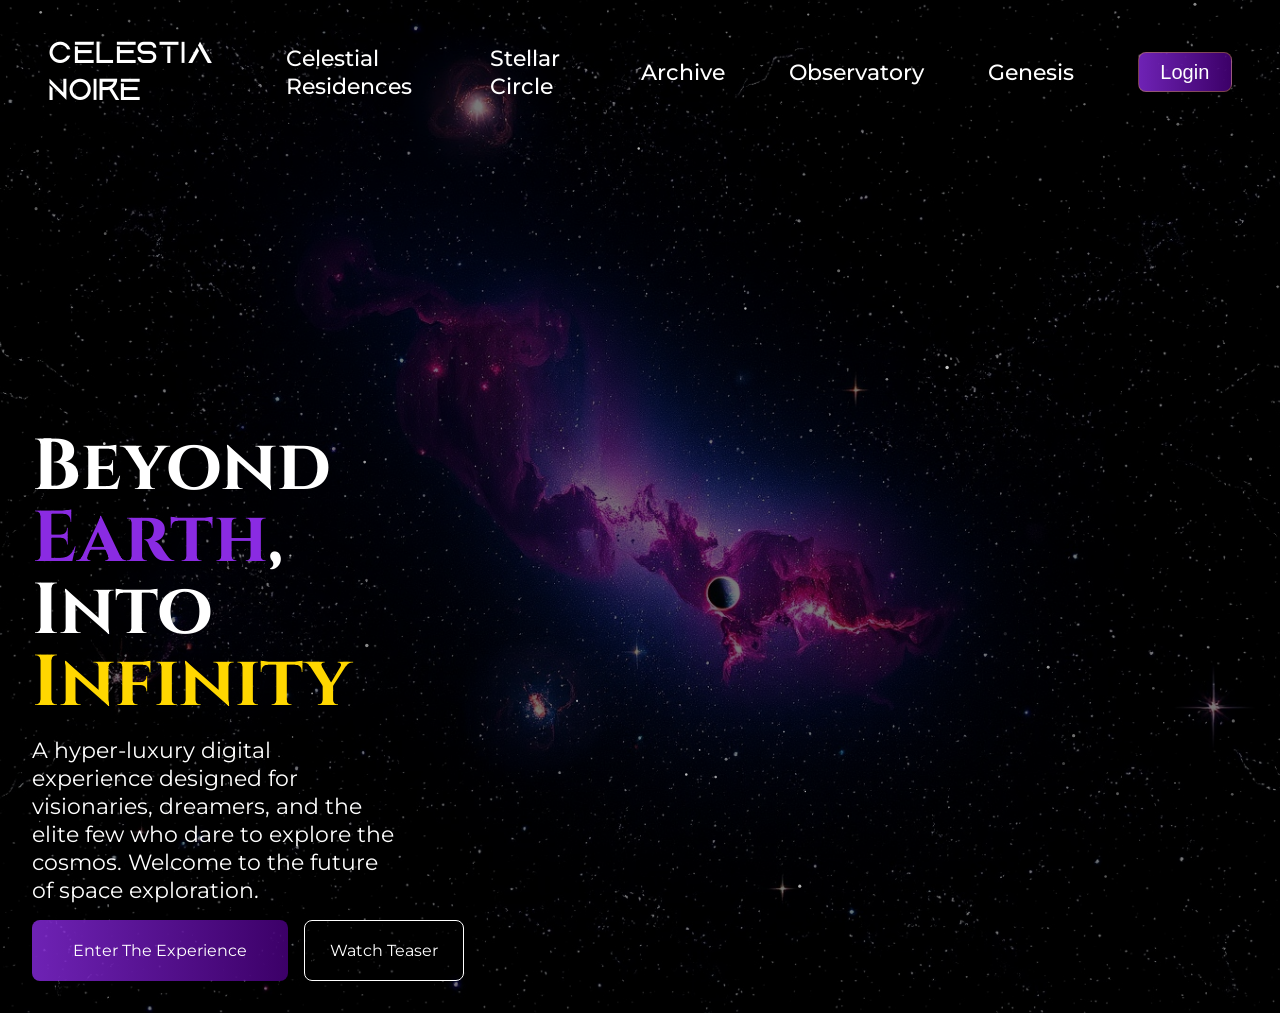
==== index.html @ 3cc6d185 "initial commit" ====
<!doctype html>
<html lang="en">
  <head>
    <meta charset="UTF-8" />
    <meta name="viewport" content="width=device-width, initial-scale=1.0" />
    <link rel="stylesheet" href="css/styles.css" />
    <link
      rel="icon"
      type="image/svg+xml"
      href="assets/imgs/favicon-planet.svg"
    />
    <link
      href="https://fonts.googleapis.com/css2?family=Cinzel:wght@700&family=Montserrat:wght@400;500;600;700&display=swap"
      rel="stylesheet"
    />
    <title>Space Website</title>
  </head>
  <body>
    <canvas id="stars" class="body__stars"></canvas>
    <header class="header">
      <h1 class="header__title">Celestia Noire</h1>
      <ul class="header__nav">
        <li class="header__nav-item">
          <a class="header__link" href="">Celestial Residences</a>
        </li>
        <li class="header__nav-item">
          <a class="header__link" href="">Stellar Circle</a>
        </li>
        <li class="header__nav-item">
          <a class="header__link" href="">Archive</a>
        </li>
        <li class="header__nav-item">
          <a class="header__link" href="">Observatory</a>
        </li>
        <li class="header__nav-item">
          <a class="header__link" href="">Genesis</a>
        </li>
        <li class="header__nav-item">
          <button class="header__button">Login</button>
        </li>
      </ul>
    </header>
    <main class="main">
      <section class="hero">
        <h2 class="hero__title">
          Beyond <span class="hero__title--earth">Earth</span>, Into
          <span class="hero__title--inf">Infinity</span>
        </h2>
        <p class="hero__text">
          A hyper-luxury digital experience designed for visionaries, dreamers,
          and the elite few who dare to explore the cosmos. Welcome to the
          future of space exploration.
        </p>
        <div class="hero__buttons">
          <button class="hero__btn hero__btn--primary">
            Enter The Experience
          </button>
          <button class="hero__btn hero__btn--secondary">Watch Teaser</button>
        </div>
      </section>
    </main>
    <script src="js/starField.js"></script>
  </body>
</html>
---- css/styles.css ----
@font-face {
  font-family: "Aquire";
  src: url("../assets/fonts/AquireLight-YzE0o.otf") format("opentype");
  font-weight: 300;
}

@font-face {
  font-family: "Aquire";
  src: url("../assets/fonts/Aquire-BW0ox.otf") format("opentype");
  font-weight: 400;
}

@font-face {
  font-family: "Aquire";
  src: url("../assets/fonts/AquireBold-8Ma60.otf") format("opentype");
  font-weight: 700;
}
*,
*::after,
*::before {
  box-sizing: border-box;
  margin: 0;
  padding: 0;
}

html {
  width: 100%;
}
body {
  position: relative;
  background-image: url("../assets/imgs/background.jpg");
  background-size: cover;
  background-position: center;
  background-repeat: no-repeat;
  min-height: 100vh;
  margin: 0;
  padding: 2rem;
  color: white;
  display: flex;
  flex-direction: column;
  gap: 20rem;
  overflow: hidden;
}

body::before {
  content: "";
  position: absolute;
  inset: 0;
  background: rgba(0, 0, 0, 0.527);
  z-index: 0;
}
.body__stars {
  position: absolute;
  inset: 0;
  width: 100%;
  height: 100%;
  z-index: 0;
  pointer-events: none;
  display: block;
  animation: starZoom 20s ease-in-out infinite alternate;
  will-change: transform;
}
.header,
.main {
  position: relative;
  z-index: 1;
}
a {
  text-decoration: none;
}
.header {
  display: flex;
  justify-content: space-between;
  align-items: center;
  width: 100%;
  height: 5rem;
  padding: 1rem;
}
.header__title {
  font-family: "Aquire", sans-serif;
  font-weight: 400;
  line-height: 2.3rem;
  font-size: 2rem;
}
.header__nav {
  list-style: none;
  display: flex;
  align-items: center;
  gap: 4rem;
}

.header__link {
  color: white;
  font-family: "Montserrat", sans-serif;
  font-weight: 500;
  font-size: 1.4rem;
}

.header__button {
  width: 5.9rem;
  height: 2.5rem;
  border-radius: 8px;
  background: linear-gradient(90deg, #8a2be2cc, #4b0082cc);
  border: 1px solid #ffd7004d;
  font-size: 1.25rem;
  color: white;
}
.main {
  position: relative;
  display: flex;
  justify-content: center;
}

.hero__title {
  font-family: "Cinzel", serif;
  font-size: 4.5rem;
  line-height: 4.5rem;
  max-width: 30%;
}
.hero__title--earth {
  color: #8a2be2;
}
.hero__title--inf {
  color: #ffd700;
}
.hero__text {
  font-family: "Montserrat", sans-serif;
  font-weight: 400;
  font-size: 1.4rem;
  color: #ffffff;
  max-width: 30%;
}
.hero {
  display: flex;
  flex-direction: column;
  gap: 1rem;
  position: relative;
  overflow: hidden;
  z-index: 1;
}

.hero__buttons {
  display: flex;
  gap: 1rem;
}
.hero__btn {
  height: 3.8rem;
  border-radius: 8px;
  font-size: 1rem;
  color: white;
  font-family: "Montserrat", sans-serif;
  font-weight: 400;
}
.hero__btn--primary {
  width: 16rem;
  border: none;
  background: linear-gradient(90deg, #8a2be2cc, #4b0082cc);
}
.hero__btn--secondary {
  width: 10rem;
  background: #0000004d;
  border: 1px solid white;
}
@keyframes starZoom {
  0% {
    transform: scale(1);
  }
  100% {
    transform: scale(1.1) rotate(2deg);
  }
}
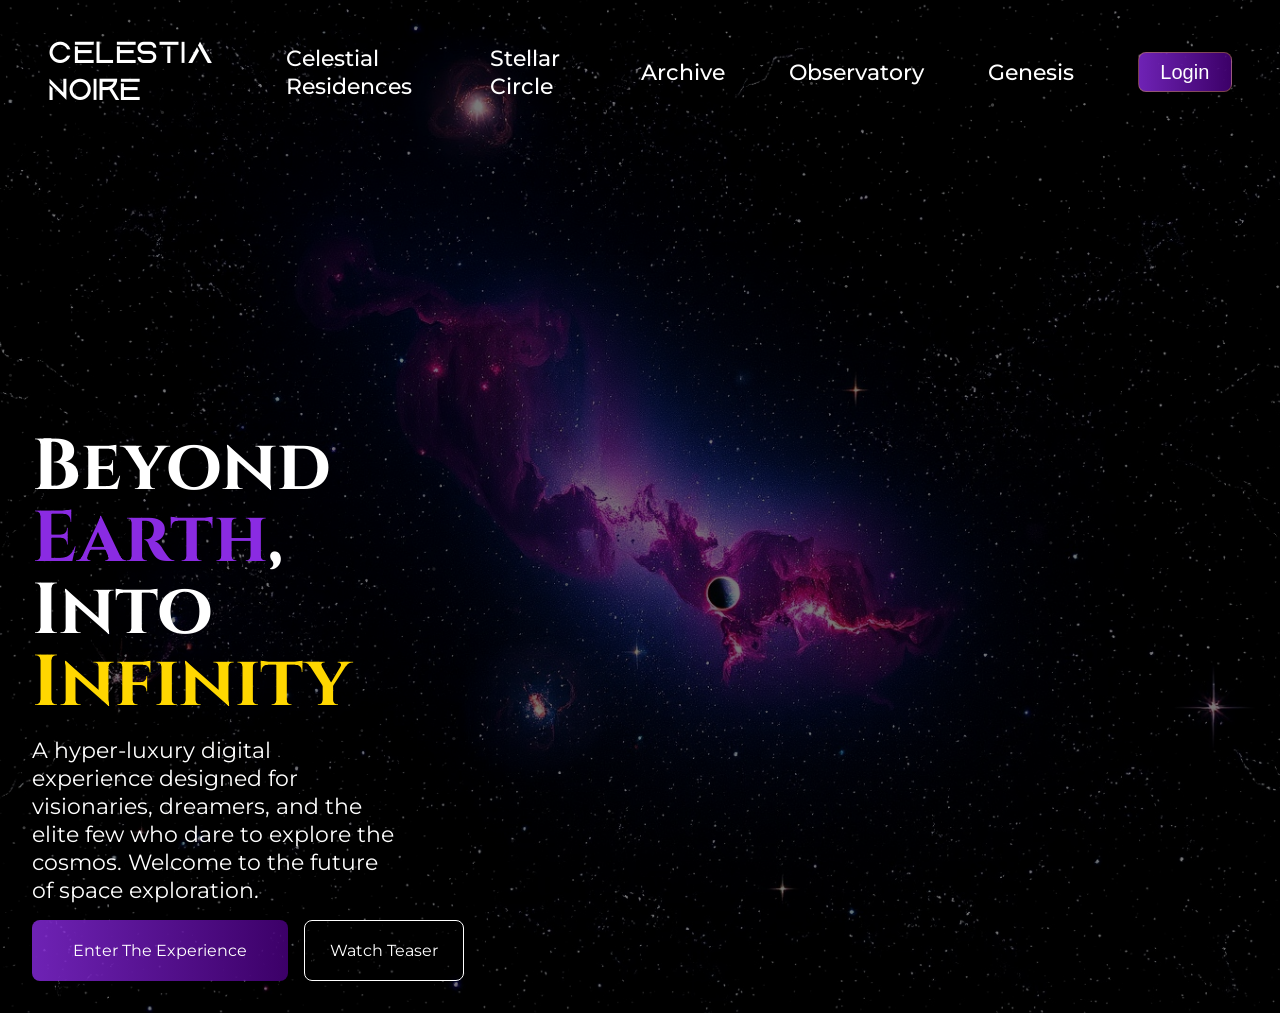
==== commit f0beffa3: "fix: making stars and img scale" ====
--- a/index.html
+++ b/index.html
@@ -16,7 +16,9 @@
     <title>Space Website</title>
   </head>
   <body>
-    <canvas id="stars" class="body__stars"></canvas>
+    <div class="bg-wrapper">
+      <canvas id="stars" class="body__stars"></canvas>
+    </div>
     <header class="header">
       <h1 class="header__title">Celestia Noire</h1>
       <ul class="header__nav">
--- a/css/styles.css
+++ b/css/styles.css
@@ -28,10 +28,6 @@
 }
 body {
   position: relative;
-  background-image: url("../assets/imgs/background.jpg");
-  background-size: cover;
-  background-position: center;
-  background-repeat: no-repeat;
   min-height: 100vh;
   margin: 0;
   padding: 2rem;
@@ -47,24 +43,46 @@
   position: absolute;
   inset: 0;
   background: rgba(0, 0, 0, 0.527);
-  z-index: 0;
+  z-index: 1;
+  pointer-events: none;
 }
-.body__stars {
+
+.bg-wrapper {
   position: absolute;
   inset: 0;
   width: 100%;
   height: 100%;
   z-index: 0;
-  pointer-events: none;
-  display: block;
+  background-image: url("../assets/imgs/background.jpg");
+  background-size: cover;
+  background-position: center;
+  background-repeat: no-repeat;
   animation: starZoom 20s ease-in-out infinite alternate;
   will-change: transform;
 }
+
+.body__stars {
+  width: 100%;
+  height: 100%;
+  pointer-events: none;
+  display: block;
+}
+
 .header,
 .main {
   position: relative;
-  z-index: 1;
+  z-index: 2;
 }
+
+@keyframes starZoom {
+  0% {
+    transform: scale(1);
+  }
+  100% {
+    transform: scale(1.3);
+  }
+}
+
 a {
   text-decoration: none;
 }
@@ -161,11 +179,3 @@
   background: #0000004d;
   border: 1px solid white;
 }
-@keyframes starZoom {
-  0% {
-    transform: scale(1);
-  }
-  100% {
-    transform: scale(1.1) rotate(2deg);
-  }
-}
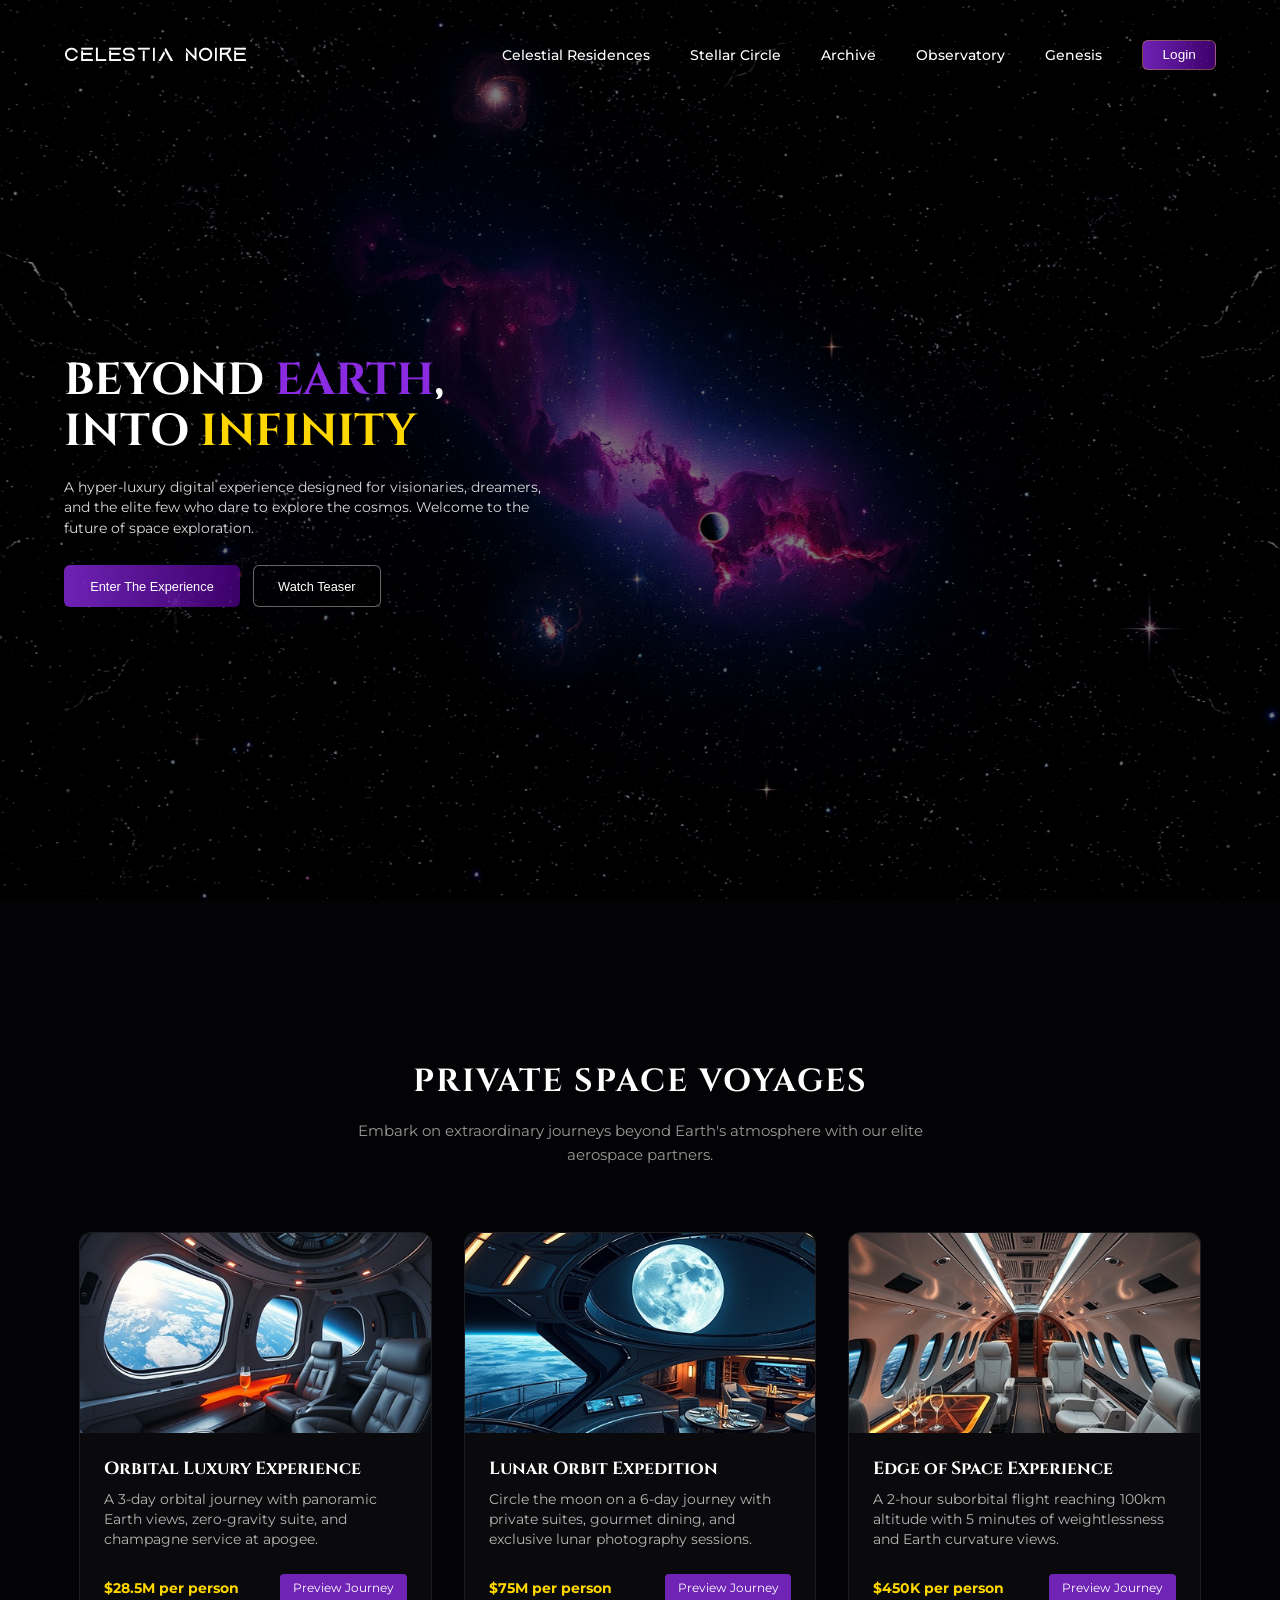
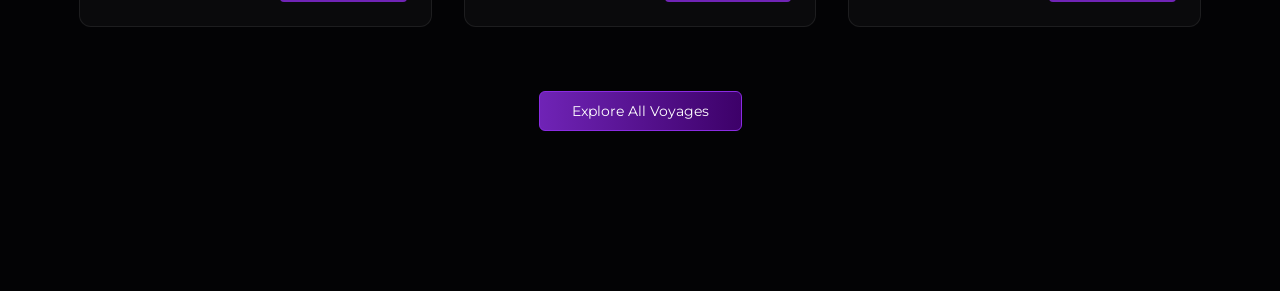
==== commit 46c32ad0: "feature/fix: adding new section,adjusting everything" ====
--- a/index.html
+++ b/index.html
@@ -16,33 +16,33 @@
     <title>Space Website</title>
   </head>
   <body>
-    <div class="bg-wrapper">
-      <canvas id="stars" class="body__stars"></canvas>
-    </div>
-    <header class="header">
-      <h1 class="header__title">Celestia Noire</h1>
-      <ul class="header__nav">
-        <li class="header__nav-item">
-          <a class="header__link" href="">Celestial Residences</a>
-        </li>
-        <li class="header__nav-item">
-          <a class="header__link" href="">Stellar Circle</a>
-        </li>
-        <li class="header__nav-item">
-          <a class="header__link" href="">Archive</a>
-        </li>
-        <li class="header__nav-item">
-          <a class="header__link" href="">Observatory</a>
-        </li>
-        <li class="header__nav-item">
-          <a class="header__link" href="">Genesis</a>
-        </li>
-        <li class="header__nav-item">
-          <button class="header__button">Login</button>
-        </li>
-      </ul>
-    </header>
-    <main class="main">
+    <div class="hero-wrapper">
+      <div class="bg-wrapper">
+        <canvas id="stars" class="body__stars"></canvas>
+      </div>
+      <header class="header">
+        <h1 class="header__title">Celestia Noire</h1>
+        <ul class="header__nav">
+          <li class="header__nav-item">
+            <a class="header__link" href="">Celestial Residences</a>
+          </li>
+          <li class="header__nav-item">
+            <a class="header__link" href="">Stellar Circle</a>
+          </li>
+          <li class="header__nav-item">
+            <a class="header__link" href="">Archive</a>
+          </li>
+          <li class="header__nav-item">
+            <a class="header__link" href="">Observatory</a>
+          </li>
+          <li class="header__nav-item">
+            <a class="header__link" href="">Genesis</a>
+          </li>
+          <li class="header__nav-item">
+            <button class="header__button">Login</button>
+          </li>
+        </ul>
+      </header>
       <section class="hero">
         <h2 class="hero__title">
           Beyond <span class="hero__title--earth">Earth</span>, Into
@@ -60,6 +60,72 @@
           <button class="hero__btn hero__btn--secondary">Watch Teaser</button>
         </div>
       </section>
+    </div>
+
+    <main class="main">
+      <section class="voyages">
+        <div class="voyages__container">
+          <h3 class="voyages__title">PRIVATE SPACE VOYAGES</h3>
+          <p class="voyages__text">
+            Embark on extraordinary journeys beyond Earth's atmosphere with our
+            elite aerospace partners.
+          </p>
+
+          <div class="voyages__grid">
+            <div class="voyages__card">
+              <img
+                class="voyages__card-img"
+                src="assets/imgs/Orbital Luxury Experience.png"
+                alt="Orbital Luxury"
+              />
+              <h4 class="voyages__card-title">Orbital Luxury Experience</h4>
+              <p class="voyages__card-text">
+                A 3-day orbital journey with panoramic Earth views, zero-gravity
+                suite, and champagne service at apogee.
+              </p>
+              <div class="voyages__card-footer">
+                <span class="voyages__card-price">$28.5M per person</span>
+                <button class="voyages__card-btn">Preview Journey</button>
+              </div>
+            </div>
+
+            <div class="voyages__card">
+              <img
+                class="voyages__card-img"
+                src="assets/imgs/Lunar Orbit Expedition.png"
+                alt="Lunar Orbit"
+              />
+              <h4 class="voyages__card-title">Lunar Orbit Expedition</h4>
+              <p class="voyages__card-text">
+                Circle the moon on a 6-day journey with private suites, gourmet
+                dining, and exclusive lunar photography sessions.
+              </p>
+              <div class="voyages__card-footer">
+                <span class="voyages__card-price">$75M per person</span>
+                <button class="voyages__card-btn">Preview Journey</button>
+              </div>
+            </div>
+
+            <div class="voyages__card">
+              <img
+                class="voyages__card-img"
+                src="assets/imgs/Edge of Space Experience.png"
+                alt="Edge of Space"
+              />
+              <h4 class="voyages__card-title">Edge of Space Experience</h4>
+              <p class="voyages__card-text">
+                A 2-hour suborbital flight reaching 100km altitude with 5
+                minutes of weightlessness and Earth curvature views.
+              </p>
+              <div class="voyages__card-footer">
+                <span class="voyages__card-price">$450K per person</span>
+                <button class="voyages__card-btn">Preview Journey</button>
+              </div>
+            </div>
+          </div>
+          <button class="voyages__explore-btn">Explore All Voyages</button>
+        </div>
+      </section>
     </main>
     <script src="js/starField.js"></script>
   </body>
--- a/css/styles.css
+++ b/css/styles.css
@@ -15,6 +15,7 @@
   src: url("../assets/fonts/AquireBold-8Ma60.otf") format("opentype");
   font-weight: 700;
 }
+
 *,
 *::after,
 *::before {
@@ -25,20 +26,32 @@
 
 html {
   width: 100%;
-}
+  background-color: #000;
+}
+
 body {
+  margin: 0;
+  padding: 0;
+  color: white;
+  min-height: 100vh;
+  font-family: "Montserrat", sans-serif;
+}
+button {
+  cursor: pointer;
+}
+
+.hero-wrapper {
   position: relative;
+  width: 100%;
   min-height: 100vh;
-  margin: 0;
-  padding: 2rem;
-  color: white;
+  padding: 2.5rem 4rem;
   display: flex;
   flex-direction: column;
-  gap: 20rem;
+  justify-content: space-between;
   overflow: hidden;
 }
 
-body::before {
+.hero-wrapper::before {
   content: "";
   position: absolute;
   inset: 0;
@@ -69,7 +82,7 @@
 }
 
 .header,
-.main {
+.hero {
   position: relative;
   z-index: 2;
 }
@@ -79,103 +92,270 @@
     transform: scale(1);
   }
   100% {
-    transform: scale(1.3);
+    transform: scale(1.15);
   }
 }
 
 a {
   text-decoration: none;
 }
+
+/* Header */
 .header {
   display: flex;
   justify-content: space-between;
   align-items: center;
   width: 100%;
-  height: 5rem;
-  padding: 1rem;
-}
+  padding-bottom: 2rem;
+}
+
 .header__title {
   font-family: "Aquire", sans-serif;
   font-weight: 400;
-  line-height: 2.3rem;
-  font-size: 2rem;
-}
+  font-size: 1.25rem;
+  letter-spacing: 1px;
+}
+
 .header__nav {
   list-style: none;
   display: flex;
   align-items: center;
-  gap: 4rem;
+  gap: 2.5rem;
 }
 
 .header__link {
   color: white;
-  font-family: "Montserrat", sans-serif;
   font-weight: 500;
-  font-size: 1.4rem;
+  font-size: 0.9rem;
+  transition: opacity 0.2s ease;
+}
+
+.header__link:hover {
+  opacity: 0.7;
 }
 
 .header__button {
-  width: 5.9rem;
-  height: 2.5rem;
-  border-radius: 8px;
+  padding: 0.4rem 1.2rem;
+  border-radius: 6px;
   background: linear-gradient(90deg, #8a2be2cc, #4b0082cc);
   border: 1px solid #ffd7004d;
-  font-size: 1.25rem;
-  color: white;
-}
-.main {
-  position: relative;
-  display: flex;
-  justify-content: center;
+  font-size: 0.85rem;
+  color: white;
+}
+
+/* Hero */
+.hero {
+  width: 100%;
+  margin-top: auto;
+  margin-bottom: auto;
+  display: flex;
+  flex-direction: column;
+  gap: 1.2rem;
+  max-width: 480px;
 }
 
 .hero__title {
   font-family: "Cinzel", serif;
-  font-size: 4.5rem;
-  line-height: 4.5rem;
-  max-width: 30%;
-}
+  font-size: 2.8rem;
+  line-height: 1.15;
+  font-weight: 700;
+  text-transform: uppercase;
+}
+
 .hero__title--earth {
   color: #8a2be2;
 }
+
 .hero__title--inf {
   color: #ffd700;
 }
+
 .hero__text {
-  font-family: "Montserrat", sans-serif;
   font-weight: 400;
-  font-size: 1.4rem;
-  color: #ffffff;
-  max-width: 30%;
-}
-.hero {
-  display: flex;
-  flex-direction: column;
-  gap: 1rem;
-  position: relative;
-  overflow: hidden;
-  z-index: 1;
+  font-size: 0.85rem;
+  line-height: 1.5;
+  color: rgba(255, 255, 255, 0.85);
 }
 
 .hero__buttons {
   display: flex;
-  gap: 1rem;
-}
+  gap: 0.8rem;
+  margin-top: 0.5rem;
+}
+
 .hero__btn {
-  height: 3.8rem;
-  border-radius: 8px;
-  font-size: 1rem;
-  color: white;
-  font-family: "Montserrat", sans-serif;
-  font-weight: 400;
-}
+  height: 2.6rem;
+  border-radius: 6px;
+  font-size: 0.8rem;
+  color: white;
+  font-weight: 500;
+
+  display: inline-flex;
+  align-items: center;
+  justify-content: center;
+  transition: background 0.2s;
+}
+
 .hero__btn--primary {
-  width: 16rem;
+  width: 11rem;
   border: none;
   background: linear-gradient(90deg, #8a2be2cc, #4b0082cc);
-}
+  transition: background 0.2s;
+}
+
+.hero__btn--primary:hover,
+.header__button:hover {
+  box-shadow: 0.2px 0.2px 1rem 0.5rem #892be2;
+}
+
 .hero__btn--secondary {
-  width: 10rem;
-  background: #0000004d;
-  border: 1px solid white;
-}
+  width: 8rem;
+  background: rgba(0, 0, 0, 0.3);
+  border: 1px solid rgba(255, 255, 255, 0.4);
+}
+
+.hero__btn--secondary:hover {
+  box-shadow: 0.2px 0.2px 1rem 0.5rem rgba(255, 255, 255, 0.507);
+}
+
+/* Main*/
+.main {
+  width: 100%;
+  background-color: #030305;
+  position: relative;
+  z-index: 2;
+}
+
+.voyages {
+  padding: 10rem 4rem;
+  max-width: 1250px;
+  margin: 0 auto;
+}
+
+.voyages__container {
+  display: flex;
+  flex-direction: column;
+  align-items: center;
+  text-align: center;
+}
+
+.voyages__title {
+  font-family: "Cinzel", serif;
+  font-size: 2rem;
+  text-transform: uppercase;
+  letter-spacing: 2px;
+  margin-bottom: 1rem;
+}
+
+.voyages__text {
+  font-size: 0.95rem;
+  color: rgba(255, 255, 255, 0.6);
+  max-width: 600px;
+  margin-bottom: 4rem;
+  line-height: 1.6;
+}
+
+.voyages__grid {
+  display: grid;
+  grid-template-columns: repeat(3, 1fr);
+  gap: 2rem;
+  width: 100%;
+  margin-bottom: 4rem;
+}
+
+.voyages__card {
+  background: rgba(255, 255, 255, 0.03);
+  border: 1px solid rgba(255, 255, 255, 0.08);
+  border-radius: 12px;
+  overflow: hidden;
+  display: flex;
+  flex-direction: column;
+  text-align: left;
+  transition:
+    transform 0.3s ease,
+    border-color 0.3s ease;
+}
+
+.voyages__card:hover {
+  transform: translateY(-5px);
+  border-color: rgba(138, 43, 226, 0.4);
+}
+
+.voyages__card-img {
+  width: 100%;
+  height: 200px;
+  object-fit: cover;
+  background-color: #111;
+}
+
+.voyages__card-title {
+  font-family: "Cinzel", serif;
+  font-size: 1.1rem;
+  padding: 1.5rem 1.5rem 0.5rem 1.5rem;
+}
+
+.voyages__card-text {
+  font-size: 0.85rem;
+  color: rgba(255, 255, 255, 0.7);
+  padding: 0 1.5rem 1.5rem 1.5rem;
+  line-height: 1.5;
+  flex-grow: 1;
+}
+
+.voyages__card-footer {
+  padding: 0 1.5rem 1.5rem 1.5rem;
+  display: flex;
+  justify-content: space-between;
+  align-items: center;
+}
+
+.voyages__card-price {
+  font-size: 0.85rem;
+  font-weight: 700;
+  color: #ffd700;
+}
+
+.voyages__card-btn {
+  padding: 0.4rem 0.8rem;
+  border-radius: 4px;
+  background: #8a2be2cc;
+  border: none;
+  font-size: 0.75rem;
+  font-family: "Montserrat", sans-serif;
+  color: white;
+
+  transition: background 0.2s;
+}
+
+.voyages__card-btn:hover {
+  background: #8a2be2;
+}
+
+.voyages__explore-btn {
+  padding: 0.7rem 2rem;
+  border-radius: 6px;
+  background: linear-gradient(90deg, #8a2be2cc, #4b0082cc);
+  border: 1px solid #8a2be2;
+  font-size: 0.85rem;
+  font-family: "Montserrat", sans-serif;
+  color: white;
+
+  transition: background 0.3s;
+}
+
+.voyages__explore-btn:hover {
+  background: linear-gradient(90deg, #892be2, #4c0082);
+  box-shadow: 0.2px 0.2px 1rem 0.2rem #892be2;
+}
+
+@media (max-width: 968px) {
+  .voyages__grid {
+    grid-template-columns: 1fr;
+  }
+  .hero-wrapper {
+    padding: 2rem;
+  }
+  .voyages {
+    padding: 4rem 2rem;
+  }
+}
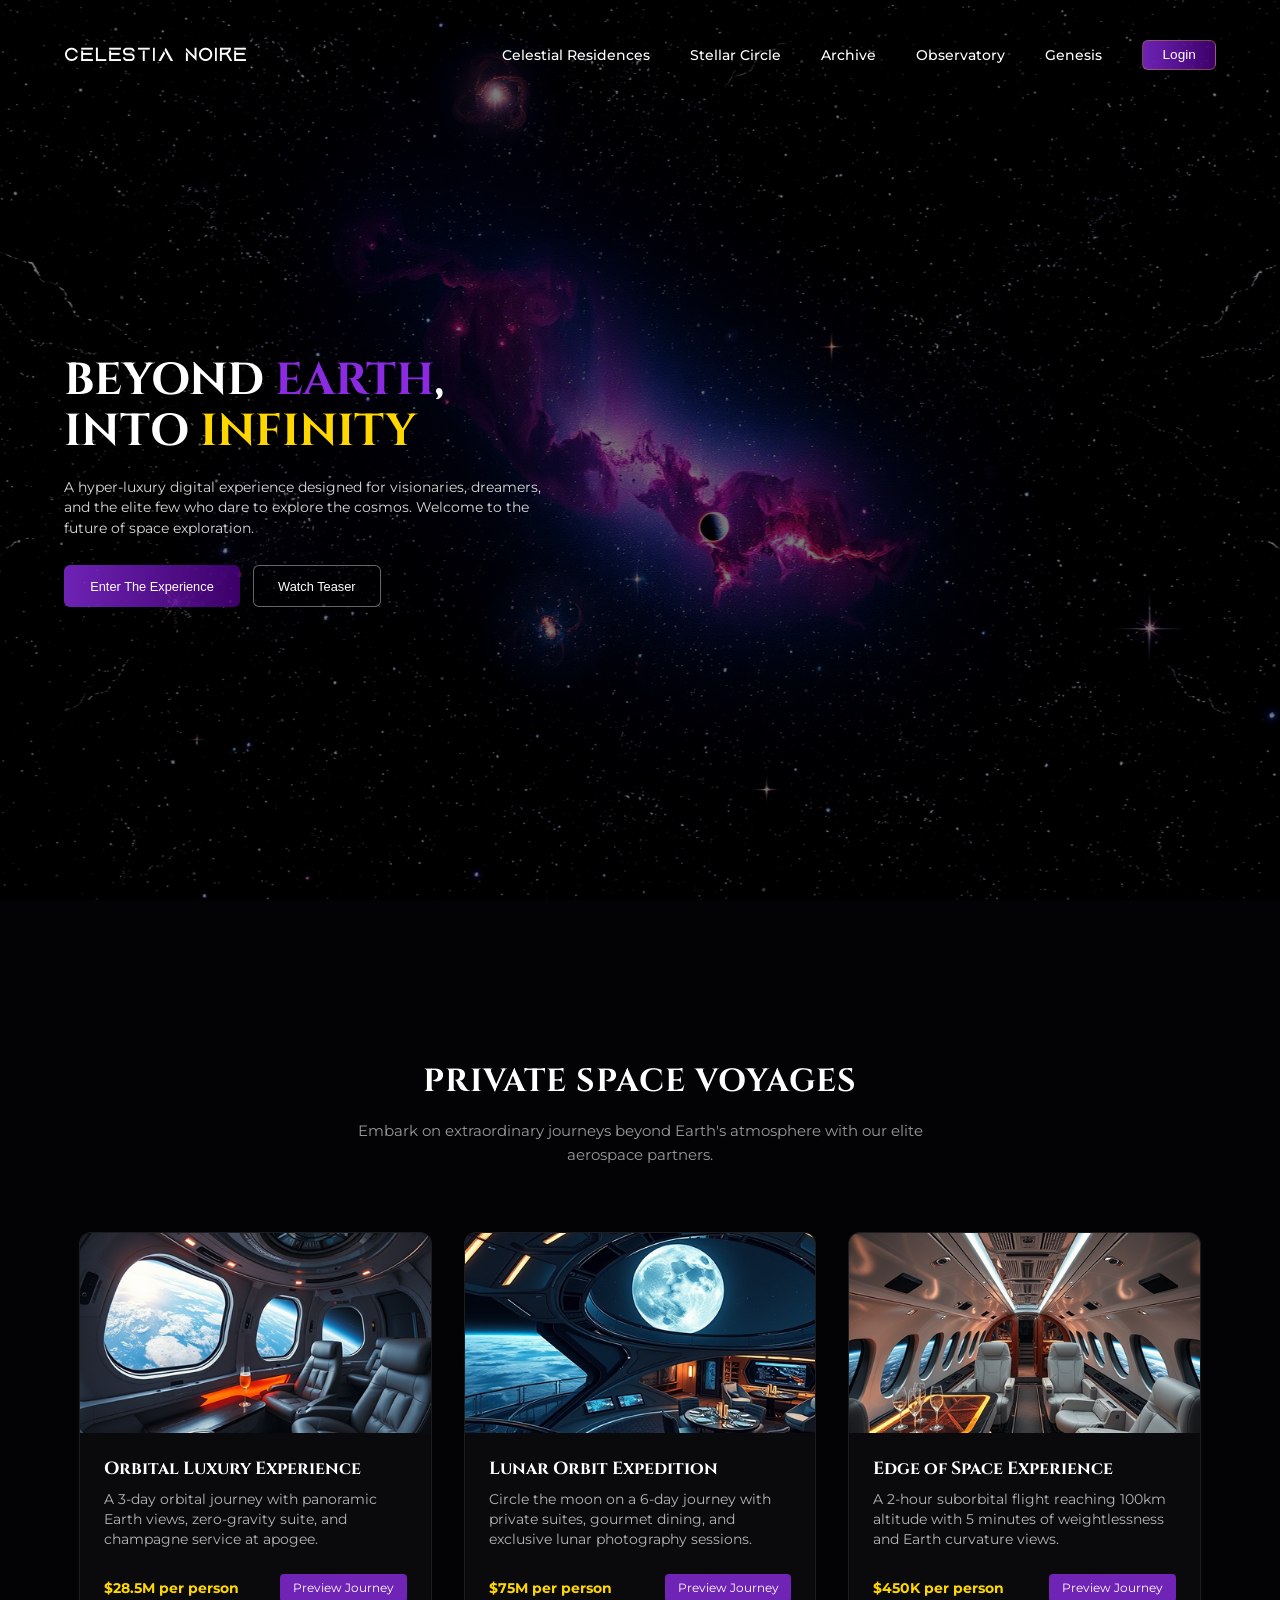
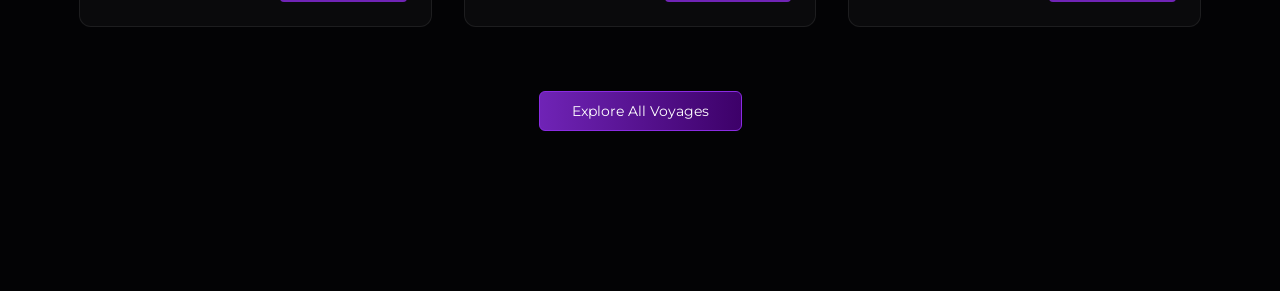
==== commit 356a97ad: "adding a new page celestial" ====
--- a/index.html
+++ b/index.html
@@ -3,7 +3,8 @@
   <head>
     <meta charset="UTF-8" />
     <meta name="viewport" content="width=device-width, initial-scale=1.0" />
-    <link rel="stylesheet" href="css/styles.css" />
+    <link rel="stylesheet" href="css/main.css" />
+    <link rel="stylesheet" href="css/home.css" />
     <link
       rel="icon"
       type="image/svg+xml"
@@ -24,7 +25,9 @@
         <h1 class="header__title">Celestia Noire</h1>
         <ul class="header__nav">
           <li class="header__nav-item">
-            <a class="header__link" href="">Celestial Residences</a>
+            <a class="header__link" href="celestial.html"
+              >Celestial Residences</a
+            >
           </li>
           <li class="header__nav-item">
             <a class="header__link" href="">Stellar Circle</a>
--- a/css/main.css
+++ b/css/main.css
@@ -0,0 +1,48 @@
+@font-face {
+  font-family: "Aquire";
+  src: url("../assets/fonts/AquireLight-YzE0o.otf") format("opentype");
+  font-weight: 300;
+}
+
+@font-face {
+  font-family: "Aquire";
+  src: url("../assets/fonts/Aquire-BW0ox.otf") format("opentype");
+  font-weight: 400;
+}
+
+@font-face {
+  font-family: "Aquire";
+  src: url("../assets/fonts/AquireBold-8Ma60.otf") format("opentype");
+  font-weight: 700;
+}
+
+*,
+*::after,
+*::before {
+  box-sizing: border-box;
+  margin: 0;
+  padding: 0;
+}
+
+html {
+  width: 100%;
+  background-color: #000;
+}
+
+body {
+  margin: 0;
+  padding: 0;
+  color: white;
+  min-height: 100vh;
+  font-family: "Montserrat", sans-serif;
+}
+button {
+  cursor: pointer;
+}
+h3 {
+  font-family: "Cinzel", serif;
+  font-size: 2rem;
+  text-transform: uppercase;
+  letter-spacing: 1px;
+  margin-bottom: 1rem;
+}
--- a/css/home.css
+++ b/css/home.css
@@ -0,0 +1,311 @@
+.hero-wrapper {
+  position: relative;
+  width: 100%;
+  min-height: 100vh;
+  padding: 2.5rem 4rem;
+  display: flex;
+  flex-direction: column;
+  justify-content: space-between;
+  overflow: hidden;
+}
+
+.hero-wrapper::before {
+  content: "";
+  position: absolute;
+  inset: 0;
+  background: rgba(0, 0, 0, 0.527);
+  z-index: 1;
+  pointer-events: none;
+}
+
+.bg-wrapper {
+  position: absolute;
+  inset: 0;
+  width: 100%;
+  height: 100%;
+  z-index: 0;
+  background-image: url("../assets/imgs/background.jpg");
+  background-size: cover;
+  background-position: center;
+  background-repeat: no-repeat;
+  animation: starZoom 20s ease-in-out infinite alternate;
+  will-change: transform;
+}
+
+.body__stars {
+  width: 100%;
+  height: 100%;
+  pointer-events: none;
+  display: block;
+}
+
+.header,
+.hero {
+  position: relative;
+  z-index: 2;
+}
+
+@keyframes starZoom {
+  0% {
+    transform: scale(1);
+  }
+  100% {
+    transform: scale(1.15);
+  }
+}
+
+a {
+  text-decoration: none;
+}
+
+/* Header */
+.header {
+  display: flex;
+  justify-content: space-between;
+  align-items: center;
+  width: 100%;
+  padding-bottom: 2rem;
+}
+
+.header__title {
+  font-family: "Aquire", sans-serif;
+  font-weight: 400;
+  font-size: 1.25rem;
+  letter-spacing: 1px;
+}
+
+.header__nav {
+  list-style: none;
+  display: flex;
+  align-items: center;
+  gap: 2.5rem;
+}
+
+.header__link {
+  color: white;
+  font-weight: 500;
+  font-size: 0.9rem;
+  transition: opacity 0.2s ease;
+}
+
+.header__link:hover {
+  opacity: 0.7;
+}
+
+.header__button {
+  padding: 0.4rem 1.2rem;
+  border-radius: 6px;
+  background: linear-gradient(90deg, #8a2be2cc, #4b0082cc);
+  border: 1px solid #ffd7004d;
+  font-size: 0.85rem;
+  color: white;
+}
+
+/* Hero */
+.hero {
+  width: 100%;
+  margin-top: auto;
+  margin-bottom: auto;
+  display: flex;
+  flex-direction: column;
+  gap: 1.2rem;
+  max-width: 480px;
+}
+
+.hero__title {
+  font-family: "Cinzel", serif;
+  font-size: 2.8rem;
+  line-height: 1.15;
+  font-weight: 700;
+  text-transform: uppercase;
+}
+
+.hero__title--earth {
+  color: #8a2be2;
+}
+
+.hero__title--inf {
+  color: #ffd700;
+}
+
+.hero__text {
+  font-weight: 400;
+  font-size: 0.85rem;
+  line-height: 1.5;
+  color: rgba(255, 255, 255, 0.85);
+}
+
+.hero__buttons {
+  display: flex;
+  gap: 0.8rem;
+  margin-top: 0.5rem;
+}
+
+.hero__btn {
+  height: 2.6rem;
+  border-radius: 6px;
+  font-size: 0.8rem;
+  color: white;
+  font-weight: 500;
+
+  display: inline-flex;
+  align-items: center;
+  justify-content: center;
+  transition: background 0.2s;
+}
+
+.hero__btn--primary {
+  width: 11rem;
+  border: none;
+  background: linear-gradient(90deg, #8a2be2cc, #4b0082cc);
+  transition: background 0.2s;
+}
+
+.hero__btn--primary:hover,
+.header__button:hover {
+  box-shadow: 0.2px 0.2px 1rem 0.5rem #892be2;
+}
+
+.hero__btn--secondary {
+  width: 8rem;
+  background: rgba(0, 0, 0, 0.3);
+  border: 1px solid rgba(255, 255, 255, 0.4);
+}
+
+.hero__btn--secondary:hover {
+  box-shadow: 0.2px 0.2px 1rem 0.5rem rgba(255, 255, 255, 0.507);
+}
+
+/* Main*/
+.main {
+  width: 100%;
+  background-color: #030305;
+  position: relative;
+  z-index: 2;
+}
+
+.voyages {
+  padding: 10rem 4rem;
+  max-width: 1250px;
+  margin: 0 auto;
+}
+
+.voyages__container {
+  display: flex;
+  flex-direction: column;
+  align-items: center;
+  text-align: center;
+}
+
+.voyages__text {
+  font-size: 0.95rem;
+  color: rgba(255, 255, 255, 0.6);
+  max-width: 600px;
+  margin-bottom: 4rem;
+  line-height: 1.6;
+}
+
+.voyages__grid {
+  display: grid;
+  grid-template-columns: repeat(3, 1fr);
+  gap: 2rem;
+  width: 100%;
+  margin-bottom: 4rem;
+}
+
+.voyages__card {
+  background: rgba(255, 255, 255, 0.03);
+  border: 1px solid rgba(255, 255, 255, 0.08);
+  border-radius: 12px;
+  overflow: hidden;
+  display: flex;
+  flex-direction: column;
+  text-align: left;
+  transition:
+    transform 0.3s ease,
+    border-color 0.3s ease;
+}
+
+.voyages__card:hover {
+  transform: translateY(-5px);
+  border-color: rgba(138, 43, 226, 0.4);
+}
+
+.voyages__card-img {
+  width: 100%;
+  height: 200px;
+  object-fit: cover;
+  background-color: #111;
+}
+
+.voyages__card-title {
+  font-family: "Cinzel", serif;
+  font-size: 1.1rem;
+  padding: 1.5rem 1.5rem 0.5rem 1.5rem;
+}
+
+.voyages__card-text {
+  font-size: 0.85rem;
+  color: rgba(255, 255, 255, 0.7);
+  padding: 0 1.5rem 1.5rem 1.5rem;
+  line-height: 1.5;
+  flex-grow: 1;
+}
+
+.voyages__card-footer {
+  padding: 0 1.5rem 1.5rem 1.5rem;
+  display: flex;
+  justify-content: space-between;
+  align-items: center;
+}
+
+.voyages__card-price {
+  font-size: 0.85rem;
+  font-weight: 700;
+  color: #ffd700;
+}
+
+.voyages__card-btn {
+  padding: 0.4rem 0.8rem;
+  border-radius: 4px;
+  background: #8a2be2cc;
+  border: none;
+  font-size: 0.75rem;
+  font-family: "Montserrat", sans-serif;
+  color: white;
+
+  transition: background 0.2s;
+}
+
+.voyages__card-btn:hover {
+  background: #8a2be2;
+}
+
+.voyages__explore-btn {
+  padding: 0.7rem 2rem;
+  border-radius: 6px;
+  background: linear-gradient(90deg, #8a2be2cc, #4b0082cc);
+  border: 1px solid #8a2be2;
+  font-size: 0.85rem;
+  font-family: "Montserrat", sans-serif;
+  color: white;
+
+  transition: background 0.3s;
+}
+
+.voyages__explore-btn:hover {
+  background: linear-gradient(90deg, #892be2, #4c0082);
+  box-shadow: 0.2px 0.2px 1rem 0.2rem #892be2;
+}
+
+@media (max-width: 968px) {
+  .voyages__grid {
+    grid-template-columns: 1fr;
+  }
+  .hero-wrapper {
+    padding: 2rem;
+  }
+  .voyages {
+    padding: 4rem 2rem;
+  }
+}
